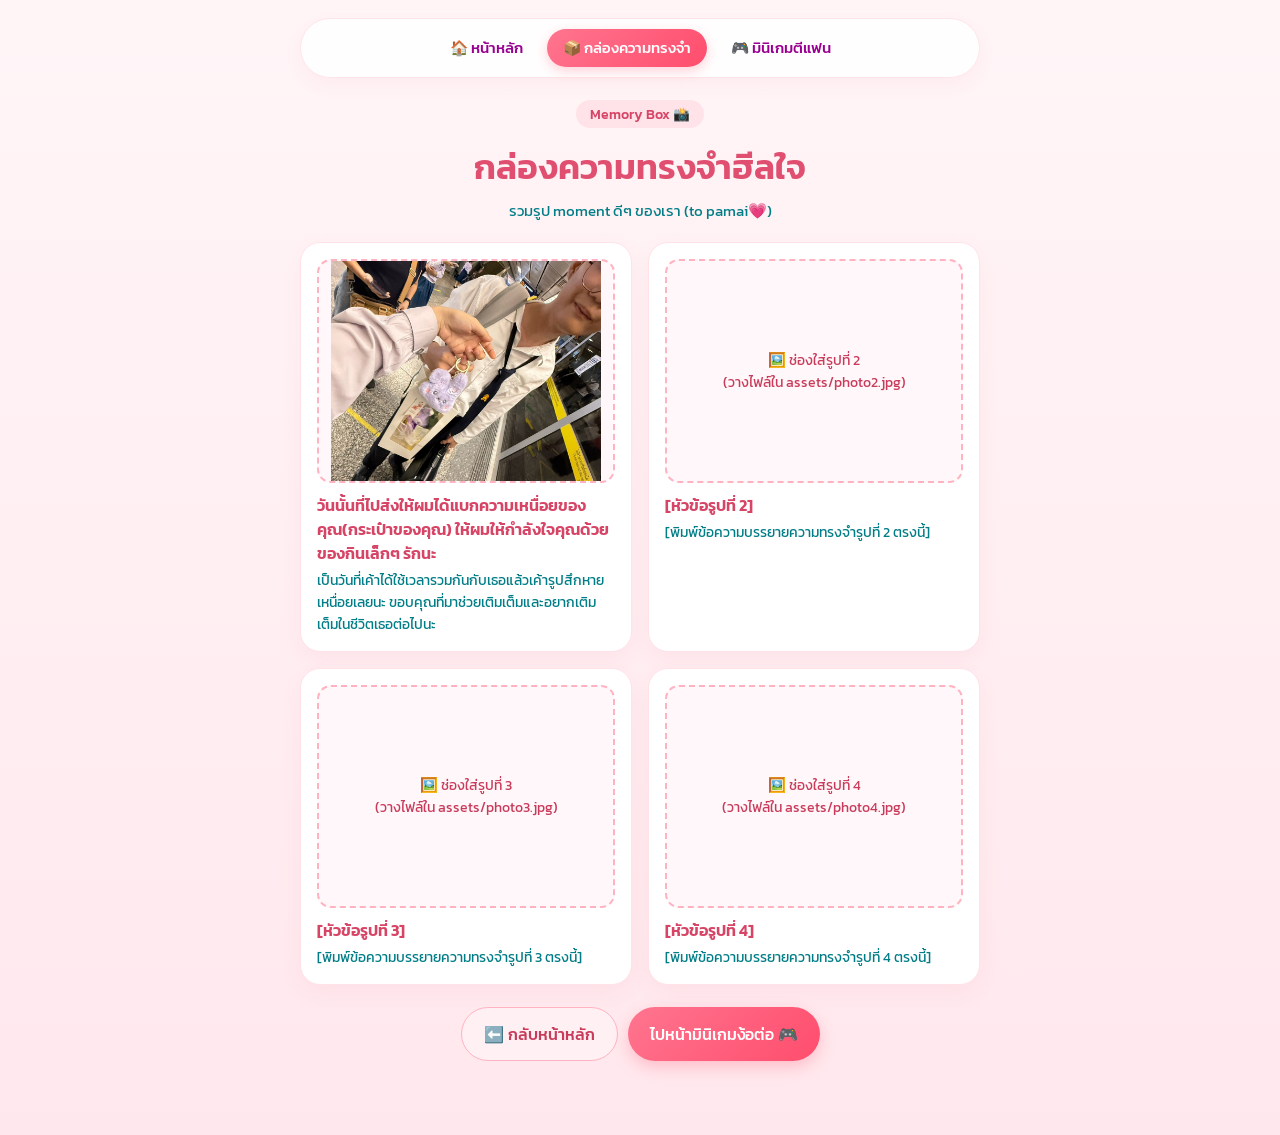
==== memories.html @ bba74d1d "beta test 001" ====
<!DOCTYPE html>
<html lang="th">
<head>
    <meta charset="UTF-8">
    <meta name="viewport" content="width=device-width, initial-scale=1.0">
    <title>กล่องความทรงจำของเรา 📦❤️(to pamai💗)</title>
    <link rel="preconnect" href="https://fonts.googleapis.com">
    <link rel="preconnect" href="https://fonts.gstatic.com" crossorigin>
    <link href="https://fonts.googleapis.com/css2?family=Kanit:wght@300;400;500;600&display=swap" rel="stylesheet">
    <link rel="stylesheet" href="style.css">
</head>
<body>
    <div class="container">
        <nav class="top-nav" aria-label="เมนูหลัก">
            <a href="index.html" class="nav-link">🏠 หน้าหลัก</a>
            <a href="memories.html" class="nav-link active">📦 กล่องความทรงจำ</a>
            <a href="minigame.html" class="nav-link">🎮 มินิเกมตีแฟน</a>
        </nav>

        <div class="header-badge">Memory Box 📸</div>
        <h1>กล่องความทรงจำฮีลใจ</h1>
        <p class="subtitle">รวมรูป moment ดีๆ ของเรา (to pamai💗)</p>

        <!-- โครงสร้างการ์ดรูปภาพ (นำรูปใส่ในโฟลเดอร์ assets/ แล้วเปลี่ยนแท็ก img ได้เลย) -->
        <div class="memory-grid">
            <div class="memory-item">
                <div class="photo-placeholder">
                    <!-- ตัวอย่างการใส่รูป: <img src="assets/photo1.jpg" alt="รูปที่ 1"> -->
                    <span>🖼️ ช่องใส่รูปที่ 1<br><img src="picture/care1.jpg" alt="รูปที่ 1"></span>
                </div>
                <h4 class="memory-caption-title">วันนั้นที่ไปส่งให้ผมได้แบกความเหนื่อยของคุณ(กระเป๋าของคุณ) ให้ผมให้กำลังใจคุณด้วยของกินเล็กๆ รักนะ</h4>
                <p class="memory-caption-text">เป็นวันที่เค้าได้ใช้เวลารวมกันกับเธอแล้วเค้ารูปสึกหายเหนื่อยเลยนะ ขอบคุณที่มาช่วยเติมเต็มและอยากเติมเต็มในชีวิตเธอต่อไปนะ</p>
            </div>

            <div class="memory-item">
                <div class="photo-placeholder">
                    <!-- ตัวอย่างการใส่รูป: <img src="assets/photo2.jpg" alt="รูปที่ 2"> -->
                    <span>🖼️ ช่องใส่รูปที่ 2<br>(วางไฟล์ใน assets/photo2.jpg)</span>
                </div>
                <h4 class="memory-caption-title">[หัวข้อรูปที่ 2]</h4>
                <p class="memory-caption-text">[พิมพ์ข้อความบรรยายความทรงจำรูปที่ 2 ตรงนี้]</p>
            </div>

            <div class="memory-item">
                <div class="photo-placeholder">
                    <!-- ตัวอย่างการใส่รูป: <img src="assets/photo3.jpg" alt="รูปที่ 3"> -->
                    <span>🖼️ ช่องใส่รูปที่ 3<br>(วางไฟล์ใน assets/photo3.jpg)</span>
                </div>
                <h4 class="memory-caption-title">[หัวข้อรูปที่ 3]</h4>
                <p class="memory-caption-text">[พิมพ์ข้อความบรรยายความทรงจำรูปที่ 3 ตรงนี้]</p>
            </div>

            <div class="memory-item">
                <div class="photo-placeholder">
                    <!-- ตัวอย่างการใส่รูป: <img src="assets/photo4.jpg" alt="รูปที่ 4"> -->
                    <span>🖼️ ช่องใส่รูปที่ 4<br>(วางไฟล์ใน assets/photo4.jpg)</span>
                </div>
                <h4 class="memory-caption-title">[หัวข้อรูปที่ 4]</h4>
                <p class="memory-caption-text">[พิมพ์ข้อความบรรยายความทรงจำรูปที่ 4 ตรงนี้]</p>
            </div>
        </div>

        <div class="actions-grid" style="margin-top: 22px;">
            <a href="index.html" class="btn btn-soft">⬅️ กลับหน้าหลัก</a>
            <a href="minigame.html" class="btn btn-primary">ไปหน้ามินิเกมง้อต่อ 🎮</a>
        </div>
    </div>

    <script src="script.js"></script>
</body>
</html>
---- style.css ----
:root {
    --bg-color: #fff5f7;
    --card-bg: #ffffff;
    --primary-color: #ff6b8b;
    --secondary-color: #ff8fa3;
    --text-color: #990091;
    --muted-text: #007d86;
    --border-color: #ffe3e8;
}

* {
    box-sizing: border-box;
    -webkit-tap-highlight-color: transparent;
}

body {
    font-family: 'Kanit', sans-serif;
    background: linear-gradient(180deg, #fff5f7 0%, #ffe8ed 100%);
    color: var(--text-color);
    margin: 0;
    padding: 18px 14px 56px;
    display: flex;
    flex-direction: column;
    align-items: center;
    min-height: 100vh;
}

.container {
    width: 100%;
    max-width: 680px;
    text-align: center;
}

/* Top Navigation */
.top-nav {
    display: flex;
    flex-wrap: wrap;
    justify-content: center;
    gap: 8px;
    background: rgba(255, 255, 255, 0.85);
    backdrop-filter: blur(8px);
    padding: 10px 14px;
    border-radius: 999px;
    border: 1px solid var(--border-color);
    box-shadow: 0 6px 20px rgba(224, 79, 112, 0.06);
    margin-bottom: 22px;
}

.nav-link {
    text-decoration: none;
    color: var(--text-color);
    font-size: 0.92rem;
    font-weight: 500;
    padding: 8px 16px;
    border-radius: 999px;
    transition: all 0.2s ease;
}

.nav-link:hover {
    background: #fff0f3;
    color: #d64566;
}

.nav-link.active {
    background: linear-gradient(135deg, #ff758f 0%, #ff4d6d 100%);
    color: #ffffff;
    box-shadow: 0 4px 12px rgba(255, 77, 109, 0.25);
}

.header-badge {
    display: inline-block;
    background: #ffe3e8;
    color: #d64566;
    font-size: 0.85rem;
    font-weight: 500;
    padding: 4px 14px;
    border-radius: 999px;
    margin-bottom: 8px;
}

h1 {
    color: #e04f70;
    font-size: clamp(1.6rem, 4vw, 2.2rem);
    margin: 4px 0 6px;
    font-weight: 600;
}

.subtitle {
    color: var(--muted-text);
    font-size: 0.95rem;
    margin: 0 0 20px;
}

.card {
    background: var(--card-bg);
    border-radius: 24px;
    padding: 22px 20px;
    box-shadow: 0 12px 30px rgba(224, 79, 112, 0.08);
    border: 1px solid var(--border-color);
    margin-bottom: 18px;
    transition: transform 0.25s ease, box-shadow 0.25s ease;
}

/* Thermometer Meter */
.thermo-wrapper {
    display: flex;
    align-items: center;
    justify-content: center;
    gap: 20px;
    margin: 16px auto 12px;
    max-width: 440px;
}

.scale-ticks {
    display: flex;
    flex-direction: column;
    justify-content: space-between;
    height: 190px;
    font-size: 0.75rem;
    color: var(--muted-text);
    padding: 4px 0;
}

.thermo-column {
    display: flex;
    flex-direction: column;
    align-items: center;
}

.thermo-tube-outer {
    position: relative;
    width: 34px;
    height: 190px;
    background: #f3eff0;
    border-radius: 999px;
    padding: 4px;
    border: 3px solid #ffd6df;
    box-shadow: inset 0 2px 6px rgba(0, 0, 0, 0.06);
    display: flex;
    align-items: flex-end;
    overflow: hidden;
}

.thermo-liquid {
    width: 100%;
    height: 50%;
    border-radius: 999px;
    background: linear-gradient(180deg, #ff3b5c 0%, #ff8fa3 55%, #74c0fc 100%);
    transition: height 0.4s cubic-bezier(0.22, 1, 0.36, 1);
}

.thermo-bulb {
    width: 56px;
    height: 56px;
    border-radius: 50%;
    background: #ff5c77;
    border: 4px solid #ffd6df;
    margin: -10px auto 0;
    box-shadow: 0 6px 14px rgba(255, 92, 119, 0.3);
    display: flex;
    align-items: center;
    justify-content: center;
    color: #fff;
    font-weight: 600;
    font-size: 0.9rem;
}

.thermo-status {
    flex: 1;
    text-align: left;
}

#status-emoji {
    font-size: 3.4rem;
    line-height: 1.1;
    display: inline-block;
}

.temp-readout {
    font-size: 1.45rem;
    font-weight: 600;
    color: #d64566;
    margin: 6px 0 2px;
}

#status-text {
    margin: 0;
    font-size: 1rem;
    color: var(--text-color);
}

/* Buttons */
.actions-grid {
    display: flex;
    flex-wrap: wrap;
    justify-content: center;
    gap: 10px;
    margin-bottom: 18px;
}

.btn {
    font-family: 'Kanit', sans-serif;
    border: none;
    padding: 14px 22px;
    font-size: 1rem;
    font-weight: 500;
    border-radius: 999px;
    cursor: pointer;
    text-decoration: none;
    transition: transform 0.2s ease, background-color 0.25s ease, box-shadow 0.25s ease, color 0.25s ease;
    min-height: 48px;
    display: inline-flex;
    align-items: center;
    justify-content: center;
    gap: 6px;
    touch-action: manipulation;
}

.btn:active {
    transform: scale(0.96);
}

.btn-primary {
    background: linear-gradient(135deg, #ff758f 0%, #ff4d6d 100%);
    color: #ffffff;
    box-shadow: 0 6px 16px rgba(255, 77, 109, 0.28);
}

.btn-normal {
    background-color: #ffffff;
    color: var(--text-color);
    border: 1.5px solid #e6d8dc;
    box-shadow: 0 4px 10px rgba(0, 0, 0, 0.04);
}

.btn-normal.triggered-alert {
    background: linear-gradient(135deg, #ff4d4d 0%, #d90429 100%);
    color: #ffffff;
    border-color: #c90022;
    box-shadow: 0 8px 20px rgba(217, 4, 41, 0.32);
}

.btn-soft {
    background-color: #fff0f3;
    color: #c93b5b;
    border: 1.5px solid #ffb3c1;
}

.btn-soft:hover {
    background-color: #ffe0e6;
}

/* Quick Links Grid on Home Page */
.page-links-grid {
    display: grid;
    grid-template-columns: 1fr;
    gap: 12px;
    margin-top: 8px;
}

@media (min-width: 540px) {
    .page-links-grid {
        grid-template-columns: 1fr 1fr;
    }
}

.portal-card {
    display: flex;
    flex-direction: column;
    align-items: center;
    justify-content: center;
    text-decoration: none;
    color: var(--text-color);
    background: #ffffff;
    border: 1.5px solid #ffd6df;
    border-radius: 22px;
    padding: 20px 16px;
    box-shadow: 0 10px 24px rgba(224, 79, 112, 0.07);
    transition: transform 0.2s ease, box-shadow 0.2s ease;
}

.portal-card:hover {
    transform: translateY(-3px);
    box-shadow: 0 14px 28px rgba(224, 79, 112, 0.14);
}

.portal-icon {
    font-size: 2.3rem;
    margin-bottom: 6px;
}

.portal-title {
    font-size: 1.1rem;
    font-weight: 600;
    color: #c93b5b;
    margin-bottom: 4px;
}

.portal-desc {
    font-size: 0.88rem;
    color: var(--muted-text);
}

/* Memory Gallery Placeholders */
.memory-grid {
    display: grid;
    grid-template-columns: 1fr;
    gap: 16px;
}

@media (min-width: 600px) {
    .memory-grid {
        grid-template-columns: 1fr 1fr;
    }
}

.memory-item {
    background: #ffffff;
    border-radius: 20px;
    padding: 16px;
    border: 1px solid var(--border-color);
    box-shadow: 0 8px 22px rgba(224, 79, 112, 0.06);
    text-align: left;
}

.photo-placeholder {
    width: 100%;
    aspect-ratio: 4 / 3;
    border-radius: 14px;
    border: 2px dashed #ffb3c1;
    background: #fff7f9;
    display: flex;
    flex-direction: column;
    align-items: center;
    justify-content: center;
    color: #c93b5b;
    font-size: 0.9rem;
    text-align: center;
    padding: 12px;
    margin-bottom: 10px;
    overflow: hidden;
}

.photo-placeholder img {
    width: 100%;
    height: 100%;
    object-fit: cover;
    border-radius: 12px;
}

.memory-caption-title {
    font-weight: 600;
    color: #d64566;
    margin: 0 0 4px;
    font-size: 1.02rem;
}

.memory-caption-text {
    margin: 0;
    font-size: 0.9rem;
    color: var(--muted-text);
}

/* Mini Game */
.weapons-row {
    display: flex;
    flex-wrap: wrap;
    justify-content: center;
    gap: 12px;
    margin: 14px 0;
}

.weapon-btn {
    font-family: 'Kanit', sans-serif;
    font-size: 0.95rem;
    background: #fff7f9;
    border: 2px solid #ffc2d1;
    color: var(--text-color);
    border-radius: 18px;
    padding: 12px 16px;
    cursor: pointer;
    transition: transform 0.18s ease, background-color 0.2s ease;
    min-width: 112px;
    min-height: 70px;
    display: flex;
    flex-direction: column;
    align-items: center;
    gap: 4px;
    touch-action: manipulation;
}

.weapon-btn span.icon {
    font-size: 1.7rem;
    line-height: 1;
}

.weapon-btn:hover {
    background: #ffe5ec;
    transform: translateY(-2px);
}

.weapon-btn:active {
    transform: scale(0.95);
}

.stage-box {
    background: #fff9fb;
    border-radius: 18px;
    padding: 20px;
    margin-top: 12px;
    border: 1px dashed #ffb3c1;
}

.character-image {
    display: block;
    width: 110px;
    height: 110px;
    margin: 6px auto;
    border-radius: 50%;
    border: 2px dashed #ffb3c1;
    object-fit: cover;
}

.avatar-slot {
    width: 110px;
    height: 110px;
    margin: 6px auto;
    border-radius: 50%;
    background: #ffffff;
    border: 2px dashed #ffb3c1;
    display: flex;
    align-items: center;
    justify-content: center;
    font-size: 4.2rem;
    overflow: hidden;
}

.avatar-slot img {
    width: 100%;
    height: 100%;
    object-fit: cover;
}

#hit-effect {
    font-size: 1.8rem;
    min-height: 2rem;
    margin-bottom: 4px;
}

@keyframes hitShake {
    0% { transform: translateX(0) rotate(0deg); }
    25% { transform: translateX(-16px) rotate(-8deg); }
    50% { transform: translateX(16px) rotate(8deg); }
    75% { transform: translateX(-10px) rotate(-5deg); }
    100% { transform: translateX(0) rotate(0deg); }
}

.hit-animation {
    animation: hitShake 0.35s ease;
}
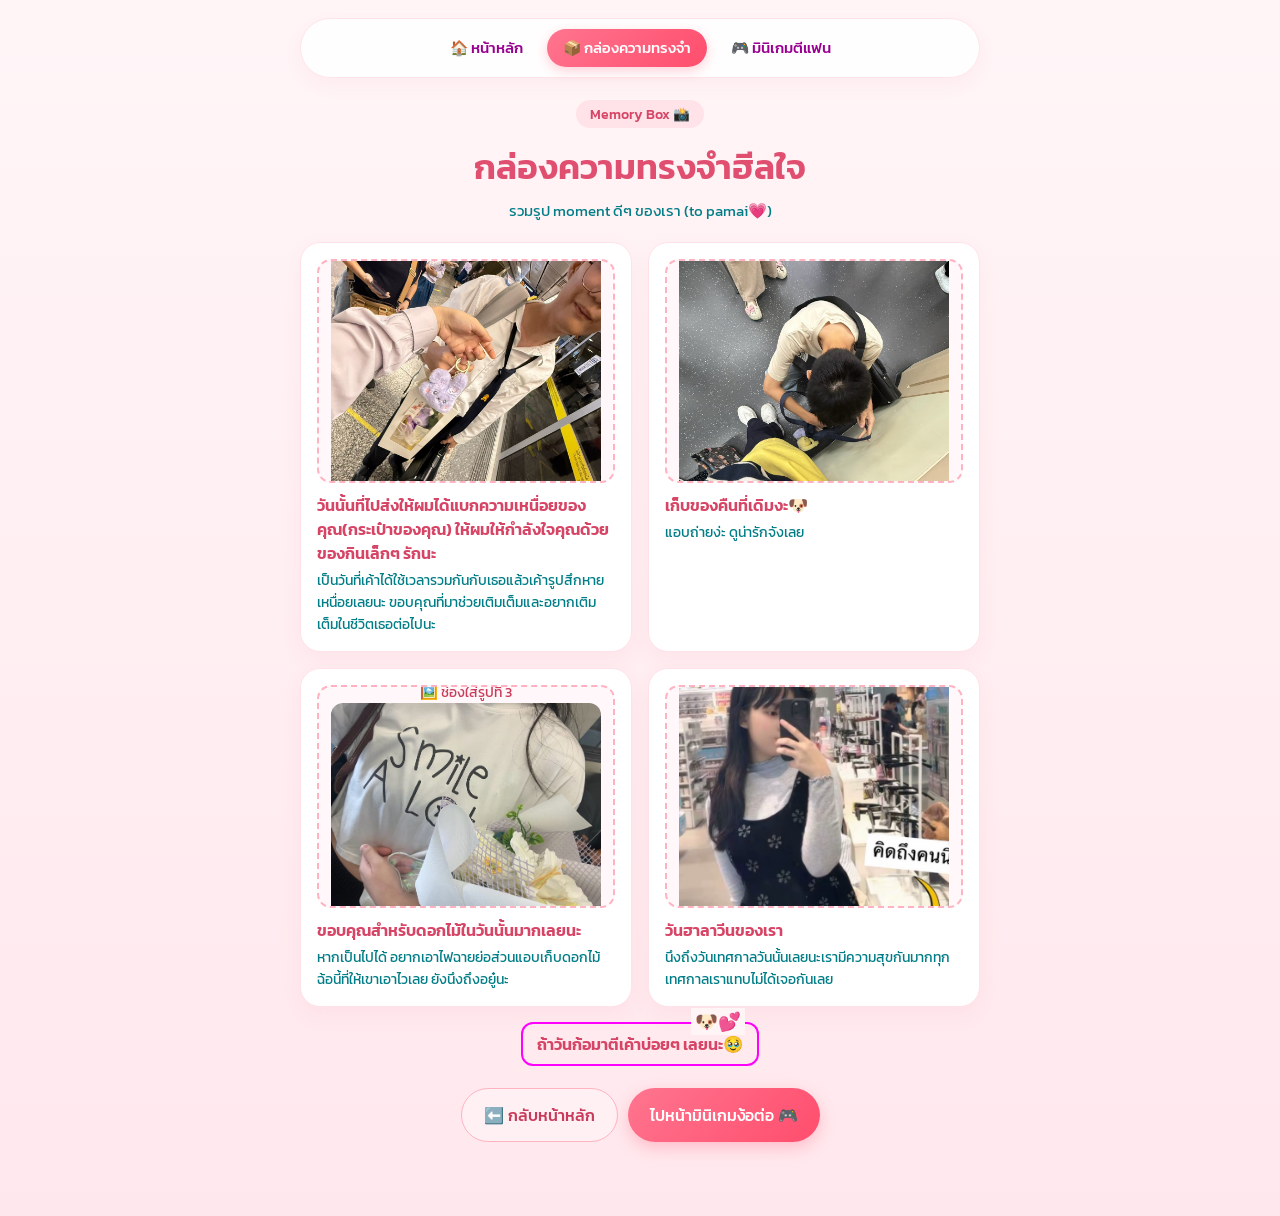
==== commit 401200e2: "deploy version 1.0" ====
--- a/memories.html
+++ b/memories.html
@@ -35,30 +35,35 @@
             <div class="memory-item">
                 <div class="photo-placeholder">
                     <!-- ตัวอย่างการใส่รูป: <img src="assets/photo2.jpg" alt="รูปที่ 2"> -->
-                    <span>🖼️ ช่องใส่รูปที่ 2<br>(วางไฟล์ใน assets/photo2.jpg)</span>
+                    <span>🖼️ ช่องใส่รูปที่ 2<br><img src="picture/help2.jpg" alt="รูปที่ 2"></span>
                 </div>
-                <h4 class="memory-caption-title">[หัวข้อรูปที่ 2]</h4>
-                <p class="memory-caption-text">[พิมพ์ข้อความบรรยายความทรงจำรูปที่ 2 ตรงนี้]</p>
+                <h4 class="memory-caption-title">เก็บของคืนที่เดิมงะ🐶</h4>
+                <p class="memory-caption-text">แอบถ่ายง่ะ ดูน่ารักจังเลย</p>
             </div>
 
             <div class="memory-item">
                 <div class="photo-placeholder">
                     <!-- ตัวอย่างการใส่รูป: <img src="assets/photo3.jpg" alt="รูปที่ 3"> -->
-                    <span>🖼️ ช่องใส่รูปที่ 3<br>(วางไฟล์ใน assets/photo3.jpg)</span>
+                    <span>🖼️ ช่องใส่รูปที่ 3<br><img src="picture/yourGave.jpg" alt="รูปที่ 3"></span>
                 </div>
-                <h4 class="memory-caption-title">[หัวข้อรูปที่ 3]</h4>
-                <p class="memory-caption-text">[พิมพ์ข้อความบรรยายความทรงจำรูปที่ 3 ตรงนี้]</p>
+                <h4 class="memory-caption-title">ขอบคุณสำหรับดอกไม้ในวันนั้นมากเลยนะ</h4>
+                <p class="memory-caption-text">หากเป็นไปได้ อยากเอาไฟฉายย่อส่วนแอบเก็บดอกไม้ฉ้อนี้ที่ให้เขาเอาไวเลย ยังนึงถึงอยู๋นะ</p>
             </div>
 
             <div class="memory-item">
                 <div class="photo-placeholder">
                     <!-- ตัวอย่างการใส่รูป: <img src="assets/photo4.jpg" alt="รูปที่ 4"> -->
-                    <span>🖼️ ช่องใส่รูปที่ 4<br>(วางไฟล์ใน assets/photo4.jpg)</span>
+                    <span>🖼️ ช่องใส่รูปที่ 4<br>
+                        <img src="picture/S__9265155.jpg" alt="รูปที่ 4">
+                        <img src="picture/S__9265156.jpg" alt="รูปที่ 4">
+                    </span>
                 </div>
-                <h4 class="memory-caption-title">[หัวข้อรูปที่ 4]</h4>
-                <p class="memory-caption-text">[พิมพ์ข้อความบรรยายความทรงจำรูปที่ 4 ตรงนี้]</p>
+                <h4 class="memory-caption-title">วันฮาลาวีนของเรา</h4>
+                <p class="memory-caption-text">นึงถึงวันเทศกาลวันนั้นเลยนะเรามีความสุขกันมากทุกเทศกาลเราแทบไม่ได้เจอกันเลย</p>
             </div>
         </div>
+
+        <h4 class="memory-caption-title" id="special-title">ถ้าวันก้อมาตีเค้าบ่อยๆ เลยนะ🥹</h4>
 
         <div class="actions-grid" style="margin-top: 22px;">
             <a href="index.html" class="btn btn-soft">⬅️ กลับหน้าหลัก</a>
--- a/style.css
+++ b/style.css
@@ -441,6 +441,27 @@
     object-fit: cover;
 }
 
+#special-title {
+    position: relative;
+    width: fit-content;
+    max-width: 100%;
+    text-align: center;
+    border: 2px solid #ff00ff;
+    border-radius: 12px;
+    padding: 8px 14px;
+    margin: 15px auto 0;
+}
+
+#special-title::after {
+    content: "🐶💕";
+    position: absolute;
+    top: -0.85em;
+    right: 12px;
+    padding: 0 4px;
+    background: var(--bg-color);
+    font-size: 1.15rem;
+}
+
 #hit-effect {
     font-size: 1.8rem;
     min-height: 2rem;
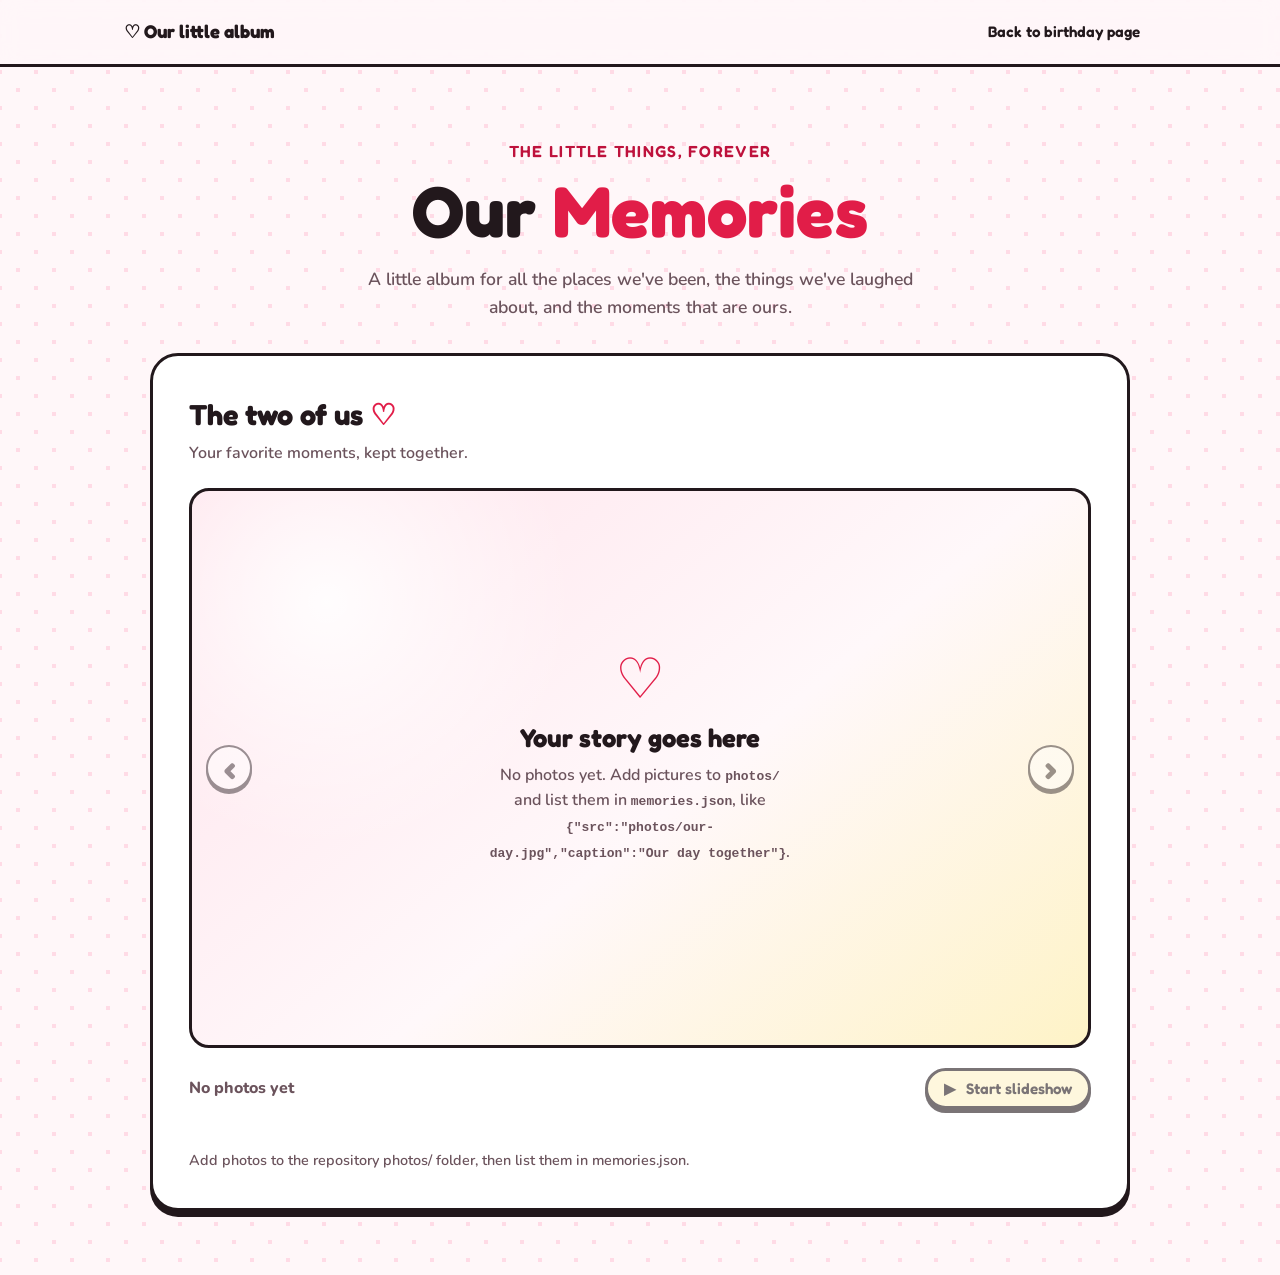
==== commit eb678c51: "vibe code new feature memories" ====
--- a/memories.html
+++ b/memories.html
@@ -1,76 +1,68 @@
-<!DOCTYPE html>
-<html lang="th">
+<!doctype html>
+<html lang="en">
 <head>
-    <meta charset="UTF-8">
-    <meta name="viewport" content="width=device-width, initial-scale=1.0">
-    <title>กล่องความทรงจำของเรา 📦❤️(to pamai💗)</title>
-    <link rel="preconnect" href="https://fonts.googleapis.com">
-    <link rel="preconnect" href="https://fonts.gstatic.com" crossorigin>
-    <link href="https://fonts.googleapis.com/css2?family=Kanit:wght@300;400;500;600&display=swap" rel="stylesheet">
-    <link rel="stylesheet" href="style.css">
+  <meta charset="utf-8">
+  <meta name="viewport" content="width=device-width, initial-scale=1">
+  <meta name="theme-color" content="#fff7f9">
+  <title>Our Memories</title>
+  <link rel="preconnect" href="https://fonts.googleapis.com">
+  <link rel="preconnect" href="https://fonts.gstatic.com" crossorigin>
+  <link href="https://fonts.googleapis.com/css2?family=Fredoka:wght@500;600;700&family=Nunito:wght@500;600;700;800&display=swap" rel="stylesheet">
+  <link rel="stylesheet" href="styles.css">
+  <link rel="stylesheet" href="memories.css">
 </head>
 <body>
-    <div class="container">
-        <nav class="top-nav" aria-label="เมนูหลัก">
-            <a href="index.html" class="nav-link">🏠 หน้าหลัก</a>
-            <a href="memories.html" class="nav-link active">📦 กล่องความทรงจำ</a>
-            <a href="minigame.html" class="nav-link">🎮 มินิเกมตีแฟน</a>
-        </nav>
+  <header class="site-header">
+    <div class="header-inner">
+      <a href="index.html" class="brand-badge">♡ Our little album</a>
+      <nav class="nav-links" aria-label="Main navigation">
+        <a class="nav-link" href="index.html">Back to birthday page</a>
+      </nav>
+    </div>
+  </header>
 
-        <div class="header-badge">Memory Box 📸</div>
-        <h1>กล่องความทรงจำฮีลใจ</h1>
-        <p class="subtitle">รวมรูป moment ดีๆ ของเรา (to pamai💗)</p>
+  <main class="memories-container">
+    <section class="memories-intro" aria-labelledby="memories-title">
+      <span class="memories-kicker">the little things, forever</span>
+      <h1 id="memories-title">Our <span>Memories</span></h1>
+      <p>A little album for all the places we've been, the things we've laughed about, and the moments that are ours.</p>
+    </section>
 
-        <!-- โครงสร้างการ์ดรูปภาพ (นำรูปใส่ในโฟลเดอร์ assets/ แล้วเปลี่ยนแท็ก img ได้เลย) -->
-        <div class="memory-grid">
-            <div class="memory-item">
-                <div class="photo-placeholder">
-                    <!-- ตัวอย่างการใส่รูป: <img src="assets/photo1.jpg" alt="รูปที่ 1"> -->
-                    <span>🖼️ ช่องใส่รูปที่ 1<br><img src="picture/care1.jpg" alt="รูปที่ 1"></span>
-                </div>
-                <h4 class="memory-caption-title">วันนั้นที่ไปส่งให้ผมได้แบกความเหนื่อยของคุณ(กระเป๋าของคุณ) ให้ผมให้กำลังใจคุณด้วยของกินเล็กๆ รักนะ</h4>
-                <p class="memory-caption-text">เป็นวันที่เค้าได้ใช้เวลารวมกันกับเธอแล้วเค้ารูปสึกหายเหนื่อยเลยนะ ขอบคุณที่มาช่วยเติมเต็มและอยากเติมเต็มในชีวิตเธอต่อไปนะ</p>
-            </div>
+    <section class="cartoon-card memories-album" aria-label="Our photo album">
+      <div class="album-topline">
+        <div>
+          <h2 class="album-title">The two of us <span aria-hidden="true">♡</span></h2>
+          <p class="album-hint">Your favorite moments, kept together.</p>
+        </div>
+      </div>
 
-            <div class="memory-item">
-                <div class="photo-placeholder">
-                    <!-- ตัวอย่างการใส่รูป: <img src="assets/photo2.jpg" alt="รูปที่ 2"> -->
-                    <span>🖼️ ช่องใส่รูปที่ 2<br><img src="picture/help2.jpg" alt="รูปที่ 2"></span>
-                </div>
-                <h4 class="memory-caption-title">เก็บของคืนที่เดิมงะ🐶</h4>
-                <p class="memory-caption-text">แอบถ่ายง่ะ ดูน่ารักจังเลย</p>
-            </div>
+      <div class="album-viewer" aria-label="Slideshow">
+        <div id="empty-album" class="empty-album">
+          <span class="empty-heart" aria-hidden="true">♡</span>
+          <h3>Your story goes here</h3>
+          <p>No photos yet. Add pictures to <code>photos/</code> and list them in <code>memories.json</code>, like <code>{"src":"photos/our-day.jpg","caption":"Our day together"}</code>.</p>
+        </div>
+        <figure id="current-memory" class="current-memory" hidden>
+          <img id="memory-image" alt="">
+          <figcaption id="memory-caption"></figcaption>
+        </figure>
+        <button id="previous-photo" class="slide-arrow slide-arrow-previous" type="button" aria-label="Previous photo" disabled>‹</button>
+        <button id="next-photo" class="slide-arrow slide-arrow-next" type="button" aria-label="Next photo" disabled>›</button>
+      </div>
 
-            <div class="memory-item">
-                <div class="photo-placeholder">
-                    <!-- ตัวอย่างการใส่รูป: <img src="assets/photo3.jpg" alt="รูปที่ 3"> -->
-                    <span>🖼️ ช่องใส่รูปที่ 3<br><img src="picture/yourGave.jpg" alt="รูปที่ 3"></span>
-                </div>
-                <h4 class="memory-caption-title">ขอบคุณสำหรับดอกไม้ในวันนั้นมากเลยนะ</h4>
-                <p class="memory-caption-text">หากเป็นไปได้ อยากเอาไฟฉายย่อส่วนแอบเก็บดอกไม้ฉ้อนี้ที่ให้เขาเอาไวเลย ยังนึงถึงอยู๋นะ</p>
-            </div>
+      <div class="album-controls">
+        <span id="photo-count" class="photo-count" aria-live="polite">No photos yet</span>
+        <div class="playback-controls">
+          <button id="play-slideshow" class="btn btn-secondary playback-button" type="button" aria-pressed="false" disabled>
+            <span aria-hidden="true">▶</span> Start slideshow
+          </button>
+        </div>
+      </div>
+      <div id="photo-thumbnails" class="photo-thumbnails" aria-label="Choose a photo"></div>
+      <p id="album-status" class="album-status" role="status" aria-live="polite">Published photos are visible to anyone who can view this website. Add only photos you're happy to share.</p>
+    </section>
+  </main>
 
-            <div class="memory-item">
-                <div class="photo-placeholder">
-                    <!-- ตัวอย่างการใส่รูป: <img src="assets/photo4.jpg" alt="รูปที่ 4"> -->
-                    <span>🖼️ ช่องใส่รูปที่ 4<br>
-                        <img src="picture/S__9265155.jpg" alt="รูปที่ 4">
-                        <img src="picture/S__9265156.jpg" alt="รูปที่ 4">
-                    </span>
-                </div>
-                <h4 class="memory-caption-title">วันฮาลาวีนของเรา</h4>
-                <p class="memory-caption-text">นึงถึงวันเทศกาลวันนั้นเลยนะเรามีความสุขกันมากทุกเทศกาลเราแทบไม่ได้เจอกันเลย</p>
-            </div>
-        </div>
-
-        <h4 class="memory-caption-title" id="special-title">ถ้าวันก้อมาตีเค้าบ่อยๆ เลยนะ🥹</h4>
-
-        <div class="actions-grid" style="margin-top: 22px;">
-            <a href="index.html" class="btn btn-soft">⬅️ กลับหน้าหลัก</a>
-            <a href="minigame.html" class="btn btn-primary">ไปหน้ามินิเกมง้อต่อ 🎮</a>
-        </div>
-    </div>
-
-    <script src="script.js"></script>
+  <script src="memories.js"></script>
 </body>
-</html>
+</html>
--- a/styles.css
+++ b/styles.css
@@ -0,0 +1,641 @@
+    :root {
+      --bg: #fff7f9;
+      --bg-dots: #ffdbe6;
+      --surface: #ffffff;
+      --surface-warm: #fff0f4;
+      --ink: #22181c;
+      --muted: #6b535c;
+      --crimson: #e11d48;
+      --crimson-dark: #be123c;
+      --pink: #fb7185;
+      --pink-soft: #ffe4ec;
+      --gold: #f59e0b;
+      --gold-soft: #fef3c7;
+      --border: #f5cbd8;
+      --outline: #22181c;
+      --radius-lg: 28px;
+      --radius-md: 20px;
+      --radius-pill: 999px;
+      --shadow-cartoon: 0 6px 0 #22181c;
+      --shadow-soft: 0 12px 30px rgba(225, 29, 72, 0.12);
+      --font-display: 'Fredoka', 'Trebuchet MS', -apple-system, BlinkMacSystemFont, sans-serif;
+      --font-body: 'Nunito', -apple-system, BlinkMacSystemFont, 'Segoe UI', Roboto, sans-serif;
+      --space-2: 8px;
+      --space-3: 12px;
+      --space-4: 16px;
+      --space-6: 24px;
+      --space-8: 32px;
+      --space-10: 40px;
+      --space-12: 48px;
+    }
+
+    * {
+      box-sizing: border-box;
+    }
+
+    html {
+      scroll-behavior: smooth;
+    }
+
+    body {
+      margin: 0;
+      font-family: var(--font-body);
+      color: var(--ink);
+      background-color: var(--bg);
+      background-image:
+        radial-gradient(var(--bg-dots) 2.5px, transparent 2.5px),
+        radial-gradient(var(--bg-dots) 2.5px, var(--bg) 2.5px);
+      background-size: 36px 36px;
+      background-position: 0 0, 18px 18px;
+      line-height: 1.6;
+      overflow-x: hidden;
+    }
+
+    /* Floating FX Canvas */
+    #celebration-layer {
+      position: fixed;
+      inset: 0;
+      pointer-events: none;
+      z-index: 50;
+      overflow: hidden;
+    }
+
+    .floating-particle {
+      position: absolute;
+      will-change: transform, opacity;
+      animation: floatUp linear forwards;
+    }
+
+    @keyframes floatUp {
+      0% {
+        transform: translateY(0) scale(0.5) rotate(0deg);
+        opacity: 0;
+      }
+      15% {
+        opacity: 1;
+      }
+      85% {
+        opacity: 0.95;
+      }
+      100% {
+        transform: translateY(-105vh) scale(1.15) rotate(var(--rot, 24deg));
+        opacity: 0;
+      }
+    }
+
+    /* Top Ribbon Header */
+    .site-header {
+      position: sticky;
+      top: 0;
+      z-index: 30;
+      background: rgba(255, 247, 249, 0.9);
+      backdrop-filter: blur(10px);
+      border-bottom: 3px solid var(--outline);
+    }
+
+    .header-inner {
+      max-width: 1080px;
+      margin: 0 auto;
+      padding: var(--space-3) var(--space-6);
+      display: flex;
+      align-items: center;
+      justify-content: space-between;
+      gap: var(--space-4);
+      flex-wrap: wrap;
+    }
+
+    .brand-badge {
+      display: inline-flex;
+      align-items: center;
+      gap: 10px;
+      font-family: var(--font-display);
+      font-weight: 700;
+      font-size: 1.15rem;
+      color: var(--ink);
+      text-decoration: none;
+    }
+
+    .nav-links {
+      display: flex;
+      align-items: center;
+      gap: var(--space-2);
+      flex-wrap: wrap;
+    }
+
+    .nav-link {
+      font-family: var(--font-display);
+      font-size: 0.95rem;
+      font-weight: 600;
+      color: var(--ink);
+      text-decoration: none;
+      padding: 6px 14px;
+      border-radius: var(--radius-pill);
+      border: 2px solid transparent;
+      transition: background 0.18s ease, border-color 0.18s ease, transform 0.15s ease;
+    }
+
+    .nav-link:hover {
+      background: var(--pink-soft);
+      border-color: var(--outline);
+    }
+
+    .nav-link:focus-visible {
+      outline: 3px solid var(--crimson);
+      outline-offset: 2px;
+    }
+
+    /* Main Container */
+    .container {
+      max-width: 1080px;
+      margin: 0 auto;
+      padding: var(--space-8) var(--space-6) var(--space-12);
+      display: flex;
+      flex-direction: column;
+      gap: var(--space-10);
+    }
+
+    /* Cartoon Card Shell */
+    .cartoon-card {
+      background: var(--surface);
+      border: 3.5px solid var(--outline);
+      border-radius: var(--radius-lg);
+      box-shadow: var(--shadow-cartoon);
+      padding: var(--space-8);
+      position: relative;
+    }
+
+    /* Polka-dot Ribbon Accent */
+    .polka-banner {
+      background-color: var(--crimson);
+      background-image:
+        radial-gradient(#ffffff 3.5px, transparent 3.5px),
+        radial-gradient(#ffffff 3.5px, transparent 3.5px);
+      background-size: 28px 28px;
+      background-position: 0 0, 14px 14px;
+    }
+
+    /* Hero Section */
+    .hero {
+      overflow: hidden;
+      padding: 0;
+    }
+
+    .hero-top-strip {
+      height: 26px;
+      border-bottom: 3.5px solid var(--outline);
+    }
+
+    .hero-body {
+      padding: var(--space-8);
+      display: grid;
+      grid-template-columns: 1fr;
+      gap: var(--space-8);
+      align-items: center;
+    }
+
+    @media (min-width: 820px) {
+      .hero-body {
+        grid-template-columns: 1.08fr 0.92fr;
+        padding: var(--space-10);
+      }
+    }
+
+    .pill-tag {
+      display: inline-flex;
+      align-items: center;
+      gap: 8px;
+      background: var(--pink-soft);
+      color: var(--crimson-dark);
+      border: 2.5px solid var(--outline);
+      border-radius: var(--radius-pill);
+      padding: 6px 16px;
+      font-family: var(--font-display);
+      font-weight: 600;
+      font-size: 0.92rem;
+      box-shadow: 0 3px 0 var(--outline);
+      margin-bottom: var(--space-4);
+    }
+
+    .hero-title {
+      font-family: var(--font-display);
+      font-size: clamp(2.2rem, 5vw, 3.4rem);
+      line-height: 1.12;
+      margin: 0 0 var(--space-4);
+      color: var(--ink);
+      letter-spacing: -0.01em;
+    }
+
+    .hero-title .highlight {
+      color: var(--crimson);
+      display: inline-block;
+      position: relative;
+    }
+
+    .hero-subtitle {
+      font-size: 1.12rem;
+      color: var(--muted);
+      font-weight: 600;
+      margin: 0 0 var(--space-6);
+      max-width: 52ch;
+    }
+
+    .hero-actions {
+      display: flex;
+      flex-wrap: wrap;
+      gap: var(--space-3);
+      align-items: center;
+    }
+
+    /* Cartoon Buttons */
+    .btn {
+      font-family: var(--font-display);
+      font-size: 1.02rem;
+      font-weight: 600;
+      padding: 12px 24px;
+      border-radius: var(--radius-pill);
+      border: 3px solid var(--outline);
+      cursor: pointer;
+      display: inline-flex;
+      align-items: center;
+      justify-content: center;
+      gap: 10px;
+      text-decoration: none;
+      box-shadow: 0 4px 0 var(--outline);
+      transition: transform 0.14s ease, box-shadow 0.14s ease, background-color 0.15s ease;
+      user-select: none;
+    }
+
+    .btn:hover {
+      transform: translateY(-2px);
+      box-shadow: 0 6px 0 var(--outline);
+    }
+
+    .btn:active {
+      transform: translateY(3px);
+      box-shadow: 0 1px 0 var(--outline);
+    }
+
+    .btn:focus-visible {
+      outline: 3px solid var(--gold);
+      outline-offset: 3px;
+    }
+
+    .btn-primary {
+      background: var(--crimson);
+      color: #ffffff;
+    }
+
+    .btn-primary:hover {
+      background: var(--crimson-dark);
+    }
+
+    .btn-secondary {
+      background: var(--gold-soft);
+      color: var(--ink);
+    }
+
+    .btn-secondary:hover {
+      background: #fde68a;
+    }
+
+    /* Hero Mouse Couple Illustration Stage */
+    .hero-stage {
+      background: radial-gradient(circle at 50% 48%, #ffe4ec 0%, #fff8fa 72%);
+      border: 3px solid var(--outline);
+      border-radius: 24px;
+      padding: var(--space-4);
+      display: flex;
+      align-items: center;
+      justify-content: center;
+      position: relative;
+      box-shadow: inset 0 0 0 4px #ffffff;
+    }
+
+    .couple-svg {
+      width: 100%;
+      max-width: 390px;
+      height: auto;
+      display: block;
+      overflow: visible;
+    }
+
+    .heart-pulse {
+      transform-origin: 200px 108px;
+      animation: gentleBeat 2.2s ease-in-out infinite;
+    }
+
+    .mouse-bob-left {
+      animation: bobLeft 3.2s ease-in-out infinite;
+    }
+
+    .mouse-bob-right {
+      animation: bobRight 3.2s ease-in-out infinite;
+    }
+
+    @keyframes gentleBeat {
+      0%, 100% { transform: scale(1); }
+      50% { transform: scale(1.08); }
+    }
+
+    @keyframes bobLeft {
+      0%, 100% { transform: translateY(0); }
+      50% { transform: translateY(-5px); }
+    }
+
+    @keyframes bobRight {
+      0%, 100% { transform: translateY(-4px); }
+      50% { transform: translateY(2px); }
+    }
+
+    /* Section Headings */
+    .section-header {
+      text-align: center;
+      max-width: 640px;
+      margin: 0 auto var(--space-6);
+    }
+
+    .section-title {
+      font-family: var(--font-display);
+      font-size: clamp(1.65rem, 3.5vw, 2.25rem);
+      margin: 0 0 var(--space-2);
+      color: var(--ink);
+    }
+
+    .section-desc {
+      margin: 0;
+      color: var(--muted);
+      font-weight: 600;
+      font-size: 1.02rem;
+    }
+
+    /* Interactive Love Letter Section */
+    .letter-wrapper {
+      max-width: 740px;
+      margin: 0 auto;
+      width: 100%;
+    }
+
+    .envelope-card {
+      background: var(--surface-warm);
+      border: 3.5px solid var(--outline);
+      border-radius: var(--radius-lg);
+      box-shadow: var(--shadow-cartoon);
+      overflow: hidden;
+      transition: background-color 0.3s ease;
+    }
+
+    .envelope-top {
+      padding: var(--space-6);
+      background: linear-gradient(180deg, #ffe4ec 0%, #fff0f4 100%);
+      border-bottom: 3px dashed var(--border);
+      display: flex;
+      flex-direction: column;
+      align-items: center;
+      text-align: center;
+      gap: var(--space-3);
+    }
+
+    .wax-seal-btn {
+      background: var(--crimson);
+      color: #ffffff;
+      border: 3px solid var(--outline);
+      width: 84px;
+      height: 84px;
+      border-radius: 50%;
+      cursor: pointer;
+      display: grid;
+      place-items: center;
+      box-shadow: 0 5px 0 var(--outline);
+      transition: transform 0.2s ease, box-shadow 0.2s ease, background-color 0.2s ease;
+    }
+
+    .wax-seal-btn:hover {
+      transform: scale(1.06) rotate(-4deg);
+      background: var(--crimson-dark);
+    }
+
+    .wax-seal-btn:active {
+      transform: scale(0.97);
+      box-shadow: 0 2px 0 var(--outline);
+    }
+
+    .wax-seal-btn:focus-visible {
+      outline: 3px solid var(--gold);
+      outline-offset: 4px;
+    }
+
+    .seal-caption {
+      font-family: var(--font-display);
+      font-weight: 600;
+      font-size: 1.05rem;
+      color: var(--ink);
+    }
+
+    .letter-content {
+      max-height: 0;
+      opacity: 0;
+      overflow: hidden;
+      transition: max-height 0.55s cubic-bezier(0.22, 1, 0.36, 1), opacity 0.4s ease, padding 0.4s ease;
+      padding: 0 var(--space-8);
+      background: #ffffff;
+    }
+
+    .envelope-card.is-open .letter-content {
+      max-height: 760px;
+      opacity: 1;
+      padding: var(--space-8);
+    }
+
+    .letter-paper {
+      border: 2.5px solid var(--border);
+      border-radius: var(--radius-md);
+      padding: var(--space-6);
+      background:
+        repeating-linear-gradient(
+          transparent,
+          transparent 31px,
+          #fce7ef 31px,
+          #fce7ef 32px
+        );
+      position: relative;
+    }
+
+    .letter-salutation {
+      font-family: var(--font-display);
+      font-size: 1.4rem;
+      color: var(--crimson);
+      margin: 0 0 var(--space-4);
+    }
+
+    .letter-body p {
+      margin: 0 0 var(--space-4);
+      font-size: 1.06rem;
+      font-weight: 600;
+      color: var(--ink);
+    }
+
+    .letter-signoff {
+      font-family: var(--font-display);
+      font-size: 1.2rem;
+      color: var(--ink);
+      margin-top: var(--space-4);
+      display: flex;
+      align-items: center;
+      gap: 8px;
+    }
+
+    /* Love Notes Cards Grid */
+    .reasons-grid {
+      display: grid;
+      grid-template-columns: repeat(auto-fit, minmax(250px, 1fr));
+      gap: var(--space-6);
+    }
+
+    .reason-card {
+      background: var(--surface);
+      border: 3px solid var(--outline);
+      border-radius: var(--radius-md);
+      padding: var(--space-6);
+      box-shadow: 0 5px 0 var(--outline);
+      display: flex;
+      flex-direction: column;
+      align-items: flex-start;
+      gap: var(--space-3);
+      transition: transform 0.2s ease;
+    }
+
+    .reason-card:hover {
+      transform: translateY(-4px);
+    }
+
+    .reason-icon {
+      width: 58px;
+      height: 58px;
+      border-radius: 16px;
+      border: 2.5px solid var(--outline);
+      display: grid;
+      place-items: center;
+      background: var(--pink-soft);
+      box-shadow: 0 3px 0 var(--outline);
+    }
+
+    .reason-card:nth-child(2) .reason-icon {
+      background: var(--gold-soft);
+    }
+
+    .reason-title {
+      font-family: var(--font-display);
+      font-size: 1.25rem;
+      margin: 0;
+      color: var(--ink);
+    }
+
+    .reason-text {
+      margin: 0;
+      color: var(--muted);
+      font-weight: 600;
+      font-size: 0.98rem;
+    }
+
+    /* Interactive Birthday Cake Section */
+    .cake-stage {
+      display: flex;
+      flex-direction: column;
+      align-items: center;
+      text-align: center;
+      gap: var(--space-6);
+    }
+
+    .cake-svg-wrap {
+      position: relative;
+      width: 100%;
+      max-width: 340px;
+      margin: 0 auto;
+    }
+
+    .candle-group {
+      cursor: pointer;
+    }
+
+    .flame {
+      transform-origin: center bottom;
+      animation: flicker 0.9s ease-in-out infinite alternate;
+      transition: opacity 0.25s ease, transform 0.25s ease;
+    }
+
+    .candle-out .flame {
+      opacity: 0;
+      transform: scale(0);
+      pointer-events: none;
+    }
+
+    .smoke-puff {
+      opacity: 0;
+    }
+
+    .candle-out .smoke-puff {
+      animation: smokeRise 1s ease-out forwards;
+    }
+
+    @keyframes flicker {
+      0% { transform: scale(1) rotate(-3deg); }
+      50% { transform: scale(1.08, 0.95) rotate(2deg); }
+      100% { transform: scale(0.96, 1.06) rotate(-1deg); }
+    }
+
+    @keyframes smokeRise {
+      0% { opacity: 0.75; transform: translateY(0) scale(0.7); }
+      100% { opacity: 0; transform: translateY(-22px) scale(1.35); }
+    }
+
+    .wish-banner {
+      background: var(--pink-soft);
+      border: 3px solid var(--outline);
+      border-radius: var(--radius-md);
+      padding: var(--space-4) var(--space-6);
+      max-width: 520px;
+      box-shadow: 0 4px 0 var(--outline);
+      transition: transform 0.3s ease, background-color 0.3s ease;
+    }
+
+    .wish-banner.wish-complete {
+      background: var(--gold-soft);
+      transform: scale(1.02);
+    }
+
+    .wish-status {
+      font-family: var(--font-display);
+      font-size: 1.2rem;
+      margin: 0;
+      color: var(--ink);
+    }
+
+    /* Footer */
+    .site-footer {
+      text-align: center;
+      padding: var(--space-6);
+      color: var(--muted);
+      font-weight: 700;
+      font-size: 0.96rem;
+      display: flex;
+      flex-direction: column;
+      align-items: center;
+      gap: var(--space-2);
+    }
+
+    @media (max-width: 640px) {
+      .container {
+        padding: var(--space-6) var(--space-4) var(--space-10);
+        gap: var(--space-8);
+      }
+      .cartoon-card,
+      .hero-body {
+        padding: var(--space-6);
+      }
+      .envelope-card.is-open .letter-content {
+        padding: var(--space-4);
+      }
+      .header-inner {
+        justify-content: center;
+      }
+    }
--- a/memories.css
+++ b/memories.css
@@ -0,0 +1,286 @@
+.memories-container {
+  width: min(100% - 32px, 980px);
+  margin: 0 auto;
+  padding: clamp(32px, 7vw, 72px) 0 64px;
+}
+
+.memories-intro {
+  max-width: 660px;
+  margin: 0 auto 32px;
+  text-align: center;
+}
+
+.memories-kicker {
+  display: inline-block;
+  margin-bottom: 8px;
+  color: var(--crimson-dark);
+  font-family: var(--font-display);
+  font-weight: 600;
+  letter-spacing: 0.08em;
+  text-transform: uppercase;
+}
+
+.memories-intro h1 {
+  margin: 0;
+  font-family: var(--font-display);
+  font-size: clamp(2.6rem, 8vw, 4.5rem);
+  line-height: 1.05;
+}
+
+.memories-intro h1 span {
+  color: var(--crimson);
+}
+
+.memories-intro p {
+  max-width: 52ch;
+  margin: 16px auto 0;
+  color: var(--muted);
+  font-size: 1.1rem;
+  font-weight: 600;
+}
+
+.memories-album {
+  padding: clamp(18px, 4vw, 36px);
+}
+
+.album-topline,
+.album-controls,
+.playback-controls {
+  display: flex;
+  align-items: center;
+  justify-content: space-between;
+  gap: 16px;
+}
+
+.album-topline {
+  margin-bottom: 22px;
+}
+
+.album-title {
+  margin: 0;
+  font-family: var(--font-display);
+  font-size: clamp(1.35rem, 4vw, 1.8rem);
+}
+
+.album-title span {
+  color: var(--crimson);
+}
+
+.album-hint {
+  margin: 3px 0 0;
+  color: var(--muted);
+  font-weight: 600;
+}
+
+.album-viewer {
+  position: relative;
+  display: grid;
+  min-height: clamp(280px, 58vw, 560px);
+  place-items: center;
+  overflow: hidden;
+  border: 3px solid var(--outline);
+  border-radius: var(--radius-md);
+  background:
+    radial-gradient(circle at 15% 20%, rgba(255, 255, 255, 0.9), transparent 28%),
+    linear-gradient(140deg, #ffe4ec, #fff8fa 55%, #fef3c7);
+}
+
+.empty-album {
+  max-width: 360px;
+  padding: 28px;
+  text-align: center;
+}
+
+.empty-album[hidden],
+.current-memory[hidden] {
+  display: none;
+}
+
+.empty-heart {
+  color: var(--crimson);
+  font-size: 3.5rem;
+  line-height: 1;
+}
+
+.empty-album h3 {
+  margin: 10px 0 4px;
+  font-family: var(--font-display);
+  font-size: 1.6rem;
+}
+
+.empty-album p {
+  margin: 0 0 20px;
+  color: var(--muted);
+  font-weight: 600;
+}
+
+.current-memory {
+  width: 100%;
+  height: 100%;
+  min-height: inherit;
+  margin: 0;
+  display: flex;
+  flex-direction: column;
+  align-items: center;
+  justify-content: center;
+  padding: 18px 64px;
+}
+
+.current-memory img {
+  display: block;
+  max-width: 100%;
+  max-height: min(58vh, 500px);
+  object-fit: contain;
+  border: 5px solid white;
+  border-radius: 12px;
+  box-shadow: 0 8px 24px rgba(34, 24, 28, 0.2);
+}
+
+.current-memory figcaption {
+  max-width: 100%;
+  margin-top: 12px;
+  overflow-wrap: anywhere;
+  color: var(--ink);
+  font-family: var(--font-display);
+  font-weight: 600;
+  text-align: center;
+}
+
+.slide-arrow {
+  position: absolute;
+  top: 50%;
+  display: grid;
+  width: 46px;
+  height: 46px;
+  place-items: center;
+  transform: translateY(-50%);
+  border: 2px solid var(--outline);
+  border-radius: 50%;
+  background: white;
+  color: var(--ink);
+  box-shadow: 0 3px 0 var(--outline);
+  cursor: pointer;
+  font: 700 2rem/1 var(--font-display);
+}
+
+.slide-arrow:hover:not(:disabled) {
+  background: var(--pink-soft);
+}
+
+.slide-arrow:focus-visible,
+.photo-thumbnail:focus-visible {
+  outline: 3px solid var(--gold);
+  outline-offset: 3px;
+}
+
+.slide-arrow:disabled {
+  cursor: default;
+  opacity: 0.45;
+}
+
+.slide-arrow-previous {
+  left: 14px;
+}
+
+.slide-arrow-next {
+  right: 14px;
+}
+
+.album-controls {
+  margin-top: 20px;
+}
+
+.photo-count {
+  color: var(--muted);
+  font-weight: 800;
+}
+
+.playback-controls {
+  justify-content: flex-end;
+  flex-wrap: wrap;
+}
+
+.playback-button {
+  padding: 8px 16px;
+  font-size: 0.95rem;
+}
+
+.playback-button:disabled {
+  cursor: not-allowed;
+  opacity: 0.6;
+}
+
+.photo-thumbnails {
+  display: flex;
+  gap: 10px;
+  margin-top: 16px;
+  padding: 4px 2px 10px;
+  overflow-x: auto;
+}
+
+.photo-thumbnail {
+  flex: 0 0 78px;
+  width: 78px;
+  height: 70px;
+  padding: 3px;
+  overflow: hidden;
+  border: 2px solid transparent;
+  border-radius: 10px;
+  background: white;
+  cursor: pointer;
+}
+
+.photo-thumbnail[aria-current="true"] {
+  border-color: var(--crimson);
+  box-shadow: 0 0 0 2px white, 0 0 0 4px var(--crimson);
+}
+
+.photo-thumbnail img {
+  width: 100%;
+  height: 100%;
+  border-radius: 5px;
+  object-fit: cover;
+}
+
+.album-status {
+  min-height: 1.5em;
+  margin: 10px 0 0;
+  color: var(--muted);
+  font-size: 0.9rem;
+  font-weight: 600;
+}
+
+@media (max-width: 640px) {
+  .album-topline,
+  .album-controls {
+    align-items: flex-start;
+    flex-direction: column;
+  }
+
+  .playback-controls {
+    width: 100%;
+    justify-content: space-between;
+  }
+
+  .current-memory {
+    padding: 16px 52px;
+  }
+
+  .slide-arrow-previous {
+    left: 8px;
+  }
+
+  .slide-arrow-next {
+    right: 8px;
+  }
+}
+
+@media (prefers-reduced-motion: reduce) {
+  .memories-container *,
+  .memories-container *::before,
+  .memories-container *::after {
+    scroll-behavior: auto !important;
+    animation-duration: 0.01ms !important;
+    transition-duration: 0.01ms !important;
+  }
+}
